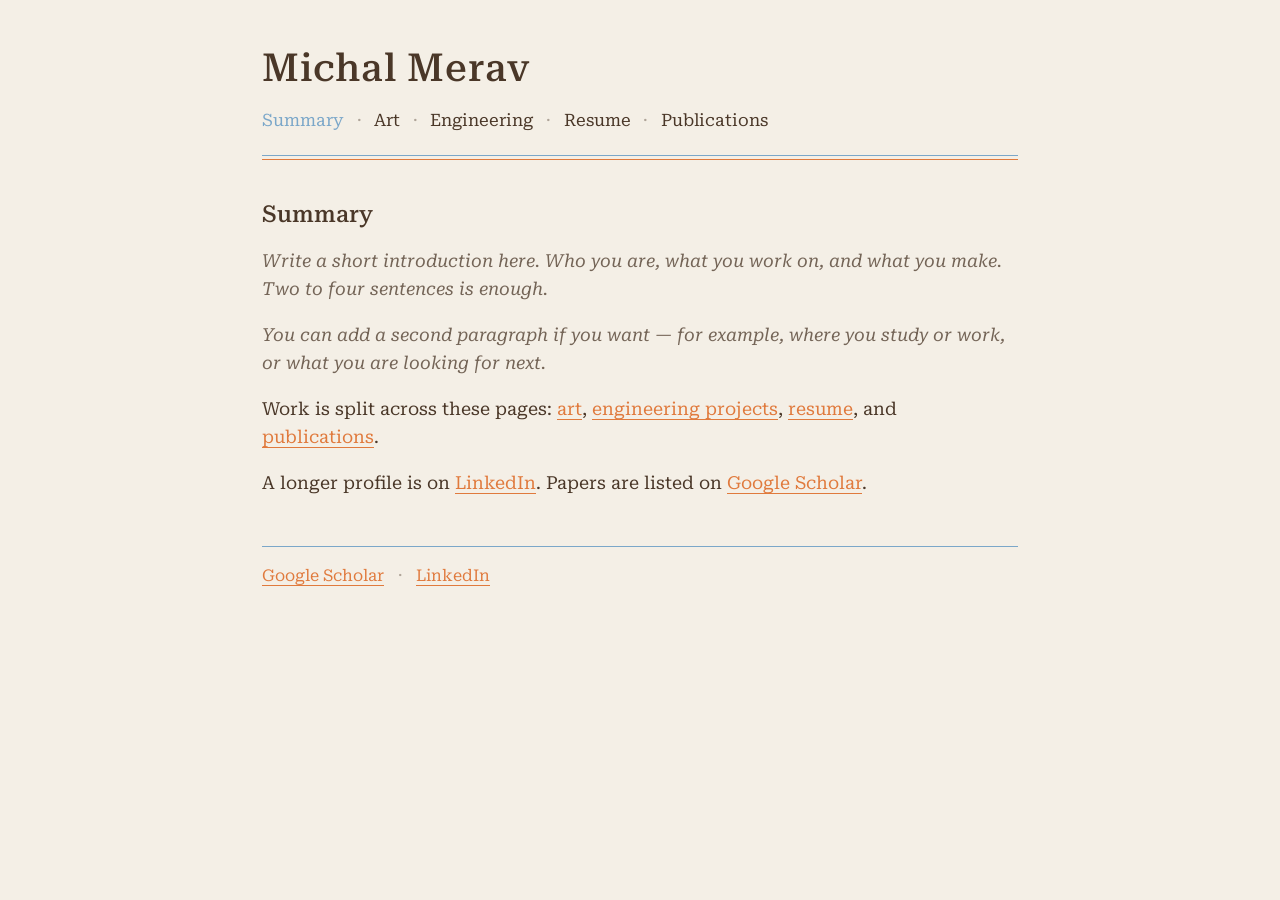
==== index.html @ f25b9d6e "Initial commit" ====
<!DOCTYPE html>
<html lang="en">
<head>
  <!--
    SUMMARY / HOMEPAGE
    This is the first page people see. The file name MUST stay
    index.html — that is the name web hosts look for as "home."

    To change the words on this page, edit the text inside <main>
    near the bottom. Save, then refresh your browser.
  -->
  <meta charset="utf-8">
  <meta name="viewport" content="width=device-width, initial-scale=1">
  <title>Michal Merav</title>

  <!-- Load the Roboto Serif font from Google. If this fails,
       the site still works and uses Georgia / Times instead. -->
  <link rel="preconnect" href="https://fonts.googleapis.com">
  <link rel="preconnect" href="https://fonts.gstatic.com" crossorigin>
  <link href="https://fonts.googleapis.com/css2?family=Roboto+Serif:ital,opsz,wght@0,8..144,400;0,8..144,500;0,8..144,600;1,8..144,400&display=swap" rel="stylesheet">

  <!-- This is the look of the site (colors, layout). -->
  <link rel="stylesheet" href="css/style.css">
</head>
<body>
  <div class="page">

    <!-- ========== LETTERHEAD: name + menu. Copy stays the same
         on every page, except class="current" moves to this page. ========== -->
    <header class="letterhead">
      <p class="site-name"><a href="index.html">Michal Merav</a></p>

      <nav>
        <ul class="nav-list">
          <!-- class="current" = "you are on this page" (turns light blue) -->
          <li><a href="index.html" class="current">Summary</a></li>
          <li><a href="art.html">Art</a></li>
          <li><a href="projects.html">Engineering</a></li>
          <li><a href="resume.html">Resume</a></li>
          <li><a href="publications.html">Publications</a></li>
        </ul>
      </nav>
    </header>
    <hr class="rule-blue">
    <hr class="rule-orange">

    <main>
      <h1>Summary</h1>

      <!-- Replace the two paragraphs below with your own introduction.
           Keep them short. Two to four sentences is plenty. -->
      <p class="note">
        Write a short introduction here. Who you are, what you work on, and
        what you make. Two to four sentences is enough.
      </p>
      <p class="note">
        You can add a second paragraph if you want — for example, where you
        study or work, or what you are looking for next.
      </p>

      <p>
        Work is split across these pages:
        <a href="art.html">art</a>,
        <a href="projects.html">engineering projects</a>,
        <a href="resume.html">resume</a>, and
        <a href="publications.html">publications</a>.
      </p>

      <p>
        A longer profile is on
        <a href="https://www.linkedin.com/in/michalmerav/">LinkedIn</a>.
        Papers are listed on
        <a href="https://scholar.google.com/citations?user=FqHgsAQAAAAJ&hl=en">Google Scholar</a>.
      </p>
    </main>

    <!-- ========== FOOTER: Scholar + LinkedIn on every page ========== -->
    <footer>
      <a href="https://scholar.google.com/citations?user=FqHgsAQAAAAJ&hl=en">Google Scholar</a>
      <span class="footer-dot">·</span>
      <a href="https://www.linkedin.com/in/michalmerav/">LinkedIn</a>
    </footer>

  </div>
</body>
</html>
---- css/style.css ----
/* ============================================================
   MICHAL MERAV — SITE LOOK
   ------------------------------------------------------------
   This file is CSS. CSS is the part of a website that controls
   how things LOOK: colors, fonts, spacing, and layout.

   Every page (index.html, art.html, and so on) points to this
   one file. If you change a color here, it changes on all pages.

   HOW TO USE THIS FILE:
   1. Start with the "CHANGE THESE FIRST" section below.
   2. Save the file.
   3. Refresh the page in your browser to see the change.
   ============================================================ */


/* ============================================================
   CHANGE THESE FIRST
   ------------------------------------------------------------
   These are nicknames for colors. The rest of this file uses
   the nicknames (like var(--paper)) so you only edit them here.

   Colors are written as hex codes: a # followed by 6 characters.
   You can google "hex color picker" to pick new ones.
   ============================================================ */

:root {
  --paper: #F4EFE6;   /* page background: off-white / very light tan */
  --brown: #4A3728;   /* all normal text: dark brown */
  --blue: #7BA7C9;    /* accent: current menu item, one header line */
  --orange: #E07A3D;  /* accent: links, the other header line */
}


/* ============================================================
   PAGE BASICS
   ------------------------------------------------------------
   These rules apply to the whole site.
   ============================================================ */

/* Makes font sizes a little easier to read than the browser default. */
html {
  font-size: 18px;
}

body {
  margin: 0;
  background: var(--paper);
  color: var(--brown);
  /* Roboto Serif is loaded from Google in each HTML file.
     If it cannot load, the browser tries Georgia, then Times. */
  font-family: "Roboto Serif", Georgia, "Times New Roman", serif;
  line-height: 1.55;
}

/* .page is the inner column. Content stays a readable width
   and is centered on wide screens. */
.page {
  max-width: 42rem;
  margin: 0 auto;
  padding: 2.5rem 1.5rem 4rem;
}


/* ============================================================
   LINKS
   ------------------------------------------------------------
   Orange, with a thin underline. The site name and the menu
   are styled separately so they do not look like body links.
   ============================================================ */

a {
  color: var(--orange);
  text-decoration: none;
  border-bottom: 1px solid var(--orange);
}

a:hover {
  border-bottom-width: 2px;
}


/* ============================================================
   LETTERHEAD (the top of every page)
   ------------------------------------------------------------
   Name, then the menu, then two thin lines (blue + orange).
   ============================================================ */

.letterhead {
  margin-bottom: 0.25rem;
}

/* The big name. It is a link back to the homepage, but it
   stays dark brown so it reads as a title, not a button. */
.site-name {
  margin: 0;
  font-size: 2.15rem;
  font-weight: 500;
  letter-spacing: 0.02em;
  line-height: 1.2;
}

.site-name a {
  color: var(--brown);
  border-bottom: none;
}

.site-name a:hover {
  color: var(--orange);
  border-bottom: none;
}

/* The row of page names. */
.nav-list {
  list-style: none;
  margin: 0.85rem 0 0;
  padding: 0;
  display: flex;
  flex-wrap: wrap;
  align-items: center;
  gap: 0.15rem 0;
  font-size: 0.95rem;
}

.nav-list a {
  color: var(--brown);
  border-bottom: none;
}

.nav-list a:hover {
  color: var(--orange);
  border-bottom: none;
}

/* Put class="current" on the link for the page you are on.
   That word turns light blue so you can see where you are. */
.nav-list a.current {
  color: var(--blue);
}

/* A small dot between menu items. */
.nav-list li:not(:last-child)::after {
  content: "·";
  margin: 0 0.7rem;
  color: var(--brown);
  opacity: 0.4;
}

/* Two hairlines under the header, like stationery.
   One is blue, one is orange. They are 3px apart. */
.rule-blue,
.rule-orange {
  border: 0;
  height: 1px;
  margin: 0;
}

.rule-blue {
  background: var(--blue);
  margin-top: 1.2rem;
}

.rule-orange {
  background: var(--orange);
  margin-top: 3px;
  margin-bottom: 0;
}


/* ============================================================
   MAIN TEXT
   ------------------------------------------------------------
   Headings and paragraphs inside the page content.
   ============================================================ */

main h1 {
  font-size: 1.3rem;
  font-weight: 500;
  margin: 2rem 0 0.85rem;
}

main h2 {
  font-size: 1.05rem;
  font-weight: 600;
  margin: 1.75rem 0 0.5rem;
}

main p {
  margin: 0 0 1rem;
}

/* Use this class on text that is a reminder to yourself
   (like "replace this later"). It looks a little quieter. */
.note {
  font-style: italic;
  opacity: 0.75;
}


/* ============================================================
   ART PAGE — PHOTO GRID
   ------------------------------------------------------------
   Two columns on a wide screen, one column on a phone.
   When you add a real photo, it will fill the width of its cell.
   ============================================================ */

.art-grid {
  display: grid;
  grid-template-columns: 1fr 1fr;
  gap: 1.75rem 1.35rem;
  margin-top: 1.25rem;
}

.artwork {
  margin: 0;
}

.artwork img {
  display: block;
  width: 100%;
  height: auto;
}

/* The gray dashed box you see before you add photos.
   Delete that box in the HTML once you have a real image. */
.empty-frame {
  aspect-ratio: 4 / 3;
  border: 1px dashed var(--brown);
  display: flex;
  align-items: center;
  justify-content: center;
  text-align: center;
  padding: 1rem;
  font-size: 0.9rem;
  opacity: 0.55;
}

.artwork figcaption {
  margin-top: 0.5rem;
  font-size: 0.92rem;
}

.artwork figcaption strong {
  font-weight: 600;
}


/* ============================================================
   PROJECTS PAGE
   ------------------------------------------------------------
   Each project is a block of text with a thin line above it.
   These are NOT cards. They are just stacked entries.
   ============================================================ */

.project {
  padding: 1.15rem 0;
  border-top: 1px solid var(--blue);
}

.project:last-of-type {
  border-bottom: 1px solid var(--orange);
}

.project h2 {
  margin: 0 0 0.2rem;
  font-size: 1.08rem;
  font-weight: 600;
}

.project .meta {
  margin: 0 0 0.55rem;
  font-size: 0.9rem;
  opacity: 0.8;
}


/* ============================================================
   RESUME / CV PAGE
   ------------------------------------------------------------
   Looks like a simple printed document: a heading, then a line,
   then the entries you type in.
   ============================================================ */

.cv-section h2 {
  font-size: 1.05rem;
  font-weight: 600;
  margin: 1.75rem 0 0.6rem;
  padding-bottom: 0.25rem;
  border-bottom: 1px solid var(--blue);
}

.cv-item {
  margin: 0 0 1rem;
}

.cv-item h3 {
  margin: 0 0 0.15rem;
  font-size: 1rem;
  font-weight: 600;
}

.cv-item .meta {
  margin: 0 0 0.35rem;
  font-size: 0.9rem;
  opacity: 0.8;
}


/* ============================================================
   PUBLICATIONS PAGE
   ------------------------------------------------------------
   A numbered list of papers. Each paper can have a link.
   ============================================================ */

.paper-list {
  margin: 1rem 0 0;
  padding-left: 1.25rem;
}

.paper-list li {
  margin: 0 0 1rem;
}


/* ============================================================
   FOOTER
   ------------------------------------------------------------
   Small Scholar and LinkedIn links at the bottom of every page.
   ============================================================ */

footer {
  margin-top: 2.75rem;
  padding-top: 0.9rem;
  border-top: 1px solid var(--blue);
  font-size: 0.9rem;
}

.footer-dot {
  margin: 0 0.55rem;
  opacity: 0.4;
}


/* ============================================================
   PHONE / NARROW WINDOW
   ------------------------------------------------------------
   When the window is narrower than 600 pixels, the art grid
   becomes one column so photos stay large enough to see.
   ============================================================ */

@media (max-width: 600px) {
  html {
    font-size: 16px;
  }

  .site-name {
    font-size: 1.75rem;
  }

  .art-grid {
    grid-template-columns: 1fr;
  }

  .page {
    padding: 1.75rem 1.15rem 3rem;
  }
}
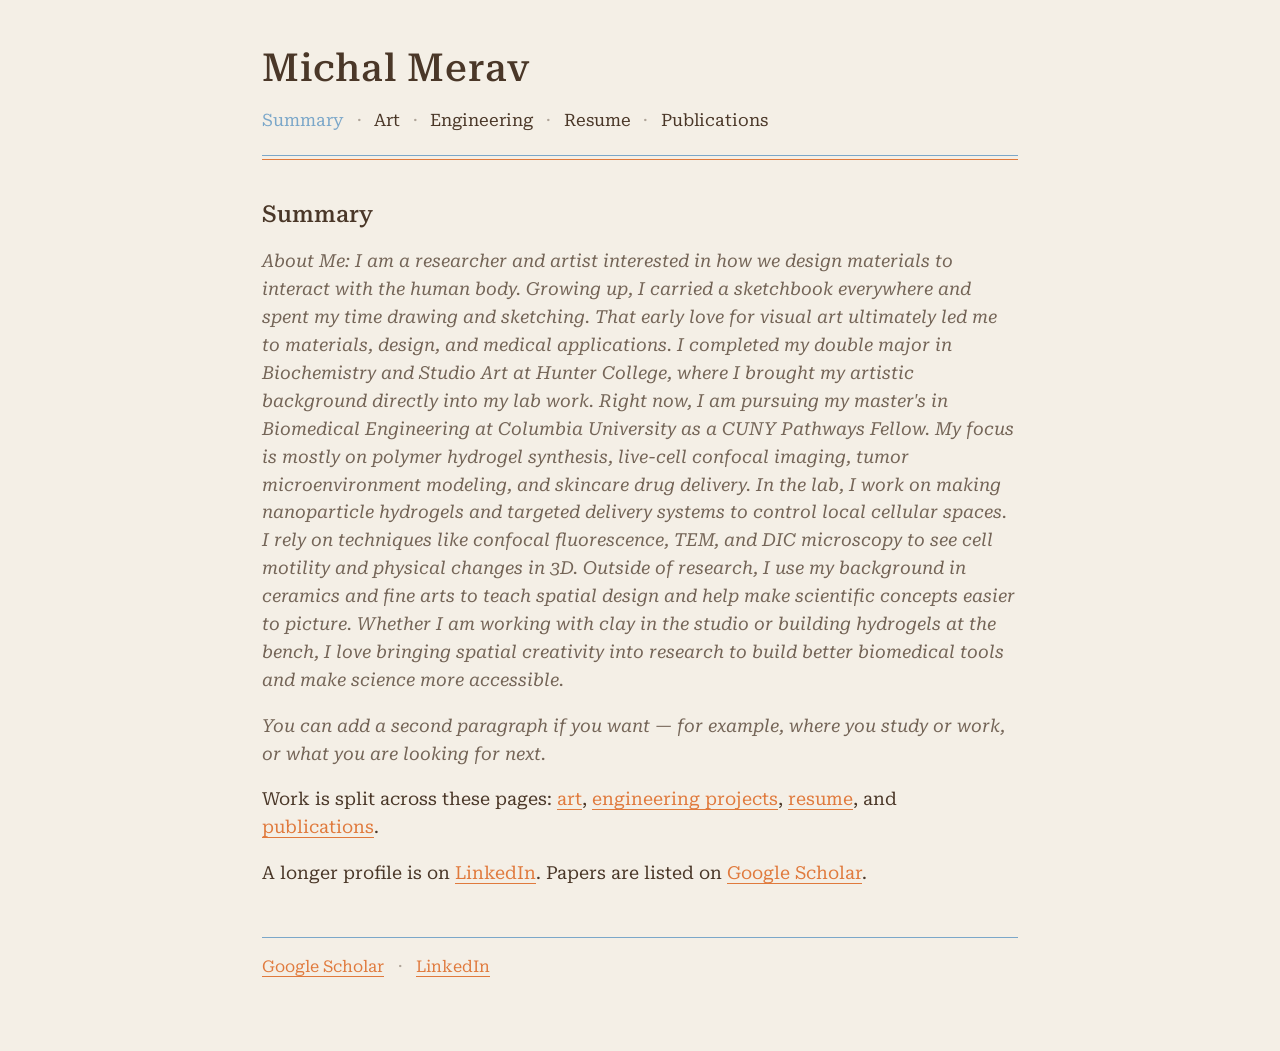
==== commit 1a47f9bb: "edited summary text" ====
--- a/index.html
+++ b/index.html
@@ -50,8 +50,8 @@
       <!-- Replace the two paragraphs below with your own introduction.
            Keep them short. Two to four sentences is plenty. -->
       <p class="note">
-        Write a short introduction here. Who you are, what you work on, and
-        what you make. Two to four sentences is enough.
+        About Me: I am a researcher and artist interested in how we design materials to interact with the human body. Growing up, I carried a sketchbook everywhere and spent my time drawing and sketching. That early love for visual art ultimately led me to materials, design, and medical applications.  I completed my double major in Biochemistry and Studio Art at Hunter College, where I brought my artistic background directly into my lab work. Right now, I am pursuing my master's in Biomedical Engineering at Columbia University as a CUNY Pathways Fellow. My focus is mostly on polymer hydrogel synthesis, live-cell confocal imaging, tumor microenvironment modeling, and skincare drug delivery.  In the lab, I work on making nanoparticle hydrogels and targeted delivery systems to control local cellular spaces. I rely on techniques like confocal fluorescence, TEM, and DIC microscopy to see cell motility and physical changes in 3D. Outside of research, I use my background in ceramics and fine arts to teach spatial design and help make scientific concepts easier to picture.  Whether I am working with clay in the studio or building hydrogels at the bench, I love bringing spatial creativity into research to build better biomedical tools and make science more accessible.
+        
       </p>
       <p class="note">
         You can add a second paragraph if you want — for example, where you
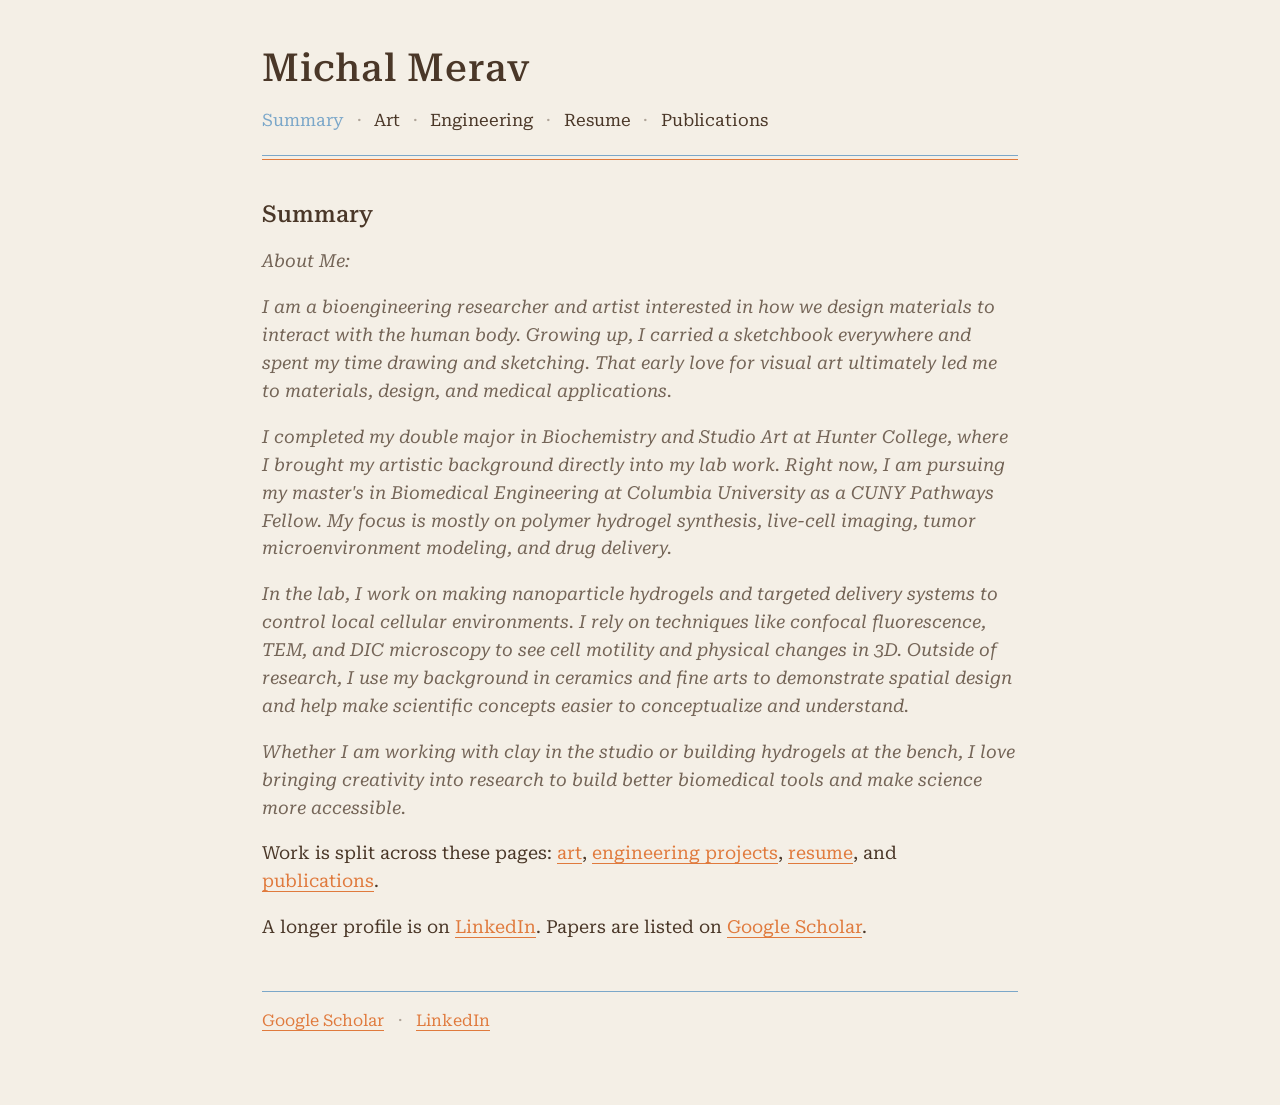
==== commit 3056725a: "changed summary broke up summary into individual paragraphs" ====
--- a/index.html
+++ b/index.html
@@ -50,12 +50,27 @@
       <!-- Replace the two paragraphs below with your own introduction.
            Keep them short. Two to four sentences is plenty. -->
       <p class="note">
-        About Me: I am a researcher and artist interested in how we design materials to interact with the human body. Growing up, I carried a sketchbook everywhere and spent my time drawing and sketching. That early love for visual art ultimately led me to materials, design, and medical applications.  I completed my double major in Biochemistry and Studio Art at Hunter College, where I brought my artistic background directly into my lab work. Right now, I am pursuing my master's in Biomedical Engineering at Columbia University as a CUNY Pathways Fellow. My focus is mostly on polymer hydrogel synthesis, live-cell confocal imaging, tumor microenvironment modeling, and skincare drug delivery.  In the lab, I work on making nanoparticle hydrogels and targeted delivery systems to control local cellular spaces. I rely on techniques like confocal fluorescence, TEM, and DIC microscopy to see cell motility and physical changes in 3D. Outside of research, I use my background in ceramics and fine arts to teach spatial design and help make scientific concepts easier to picture.  Whether I am working with clay in the studio or building hydrogels at the bench, I love bringing spatial creativity into research to build better biomedical tools and make science more accessible.
+        About Me: 
         
       </p>
       <p class="note">
-        You can add a second paragraph if you want — for example, where you
-        study or work, or what you are looking for next.
+        I am a bioengineering researcher and artist interested in how we design materials to interact with the human body. Growing up, I carried a sketchbook everywhere and spent my time drawing and sketching. That early love for visual art ultimately led me to materials, design, and medical applications.
+        
+      </p>
+
+       <p class="note">
+        I completed my double major in Biochemistry and Studio Art at Hunter College, where I brought my artistic background directly into my lab work. Right now, I am pursuing my master's in Biomedical Engineering at Columbia University as a CUNY Pathways Fellow. My focus is mostly on polymer hydrogel synthesis, live-cell imaging, tumor microenvironment modeling, and drug delivery.
+        
+      </p>
+
+       <p class="note">
+        In the lab, I work on making nanoparticle hydrogels and targeted delivery systems to control local cellular environments. I rely on techniques like confocal fluorescence, TEM, and DIC microscopy to see cell motility and physical changes in 3D. Outside of research, I use my background in ceramics and fine arts to demonstrate spatial design and help make scientific concepts easier to conceptualize and understand.
+        
+      </p>
+
+       <p class="note">
+        Whether I am working with clay in the studio or building hydrogels at the bench, I love bringing creativity into research to build better biomedical tools and make science more accessible.
+       
       </p>
 
       <p>
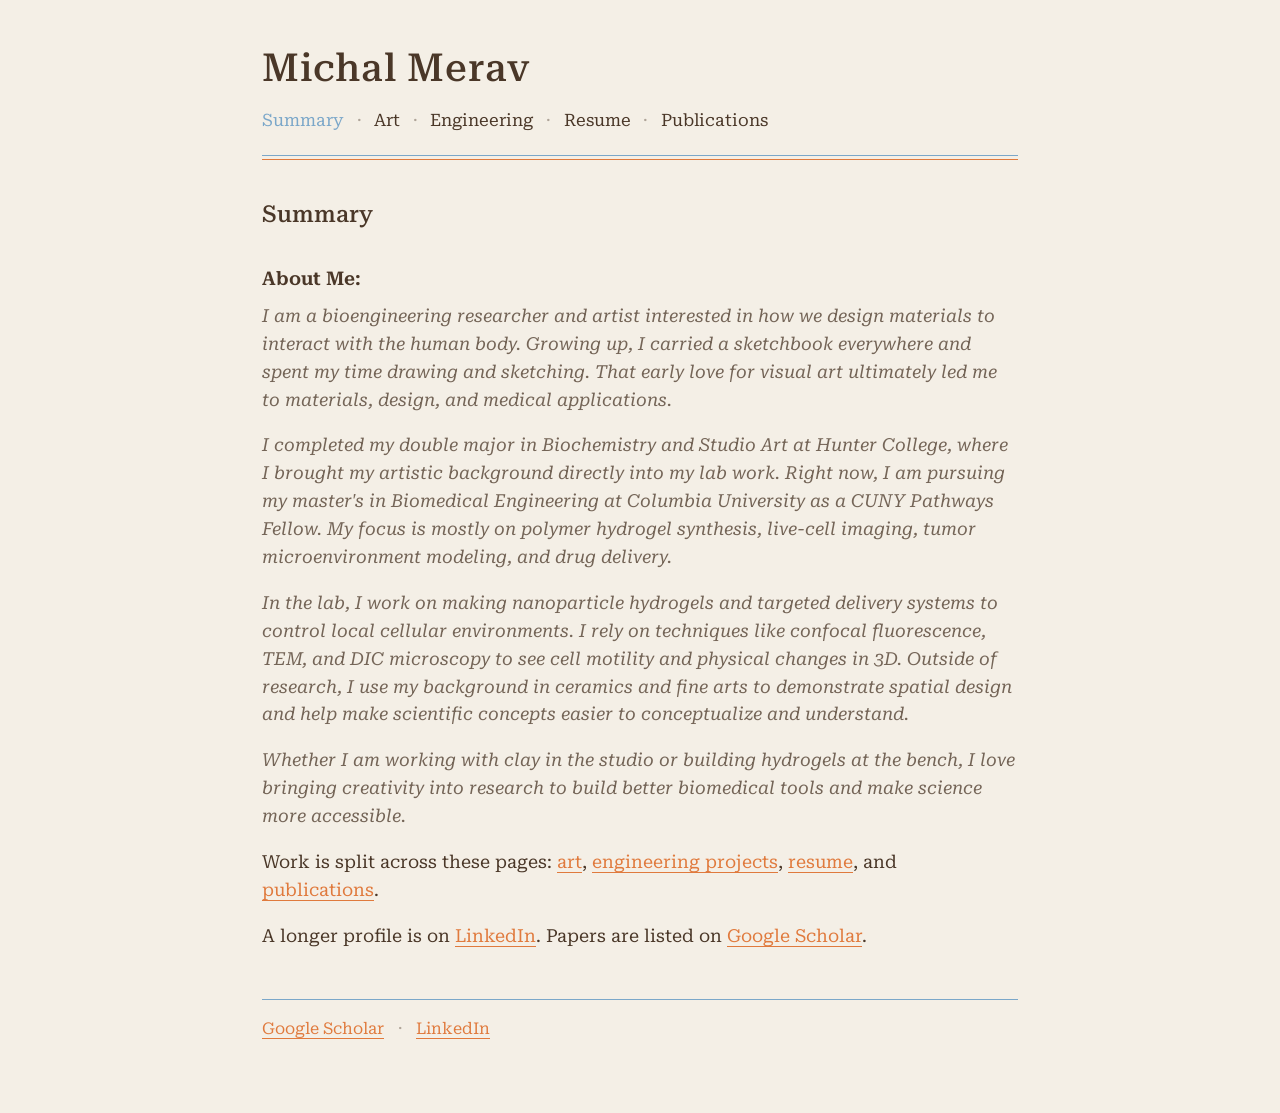
==== commit 0a6213f7: "changed summary made "about me" a bold heading" ====
--- a/index.html
+++ b/index.html
@@ -49,10 +49,8 @@
 
       <!-- Replace the two paragraphs below with your own introduction.
            Keep them short. Two to four sentences is plenty. -->
-      <p class="note">
-        About Me: 
-        
-      </p>
+     <h2>About Me:</h2>
+
       <p class="note">
         I am a bioengineering researcher and artist interested in how we design materials to interact with the human body. Growing up, I carried a sketchbook everywhere and spent my time drawing and sketching. That early love for visual art ultimately led me to materials, design, and medical applications.
         
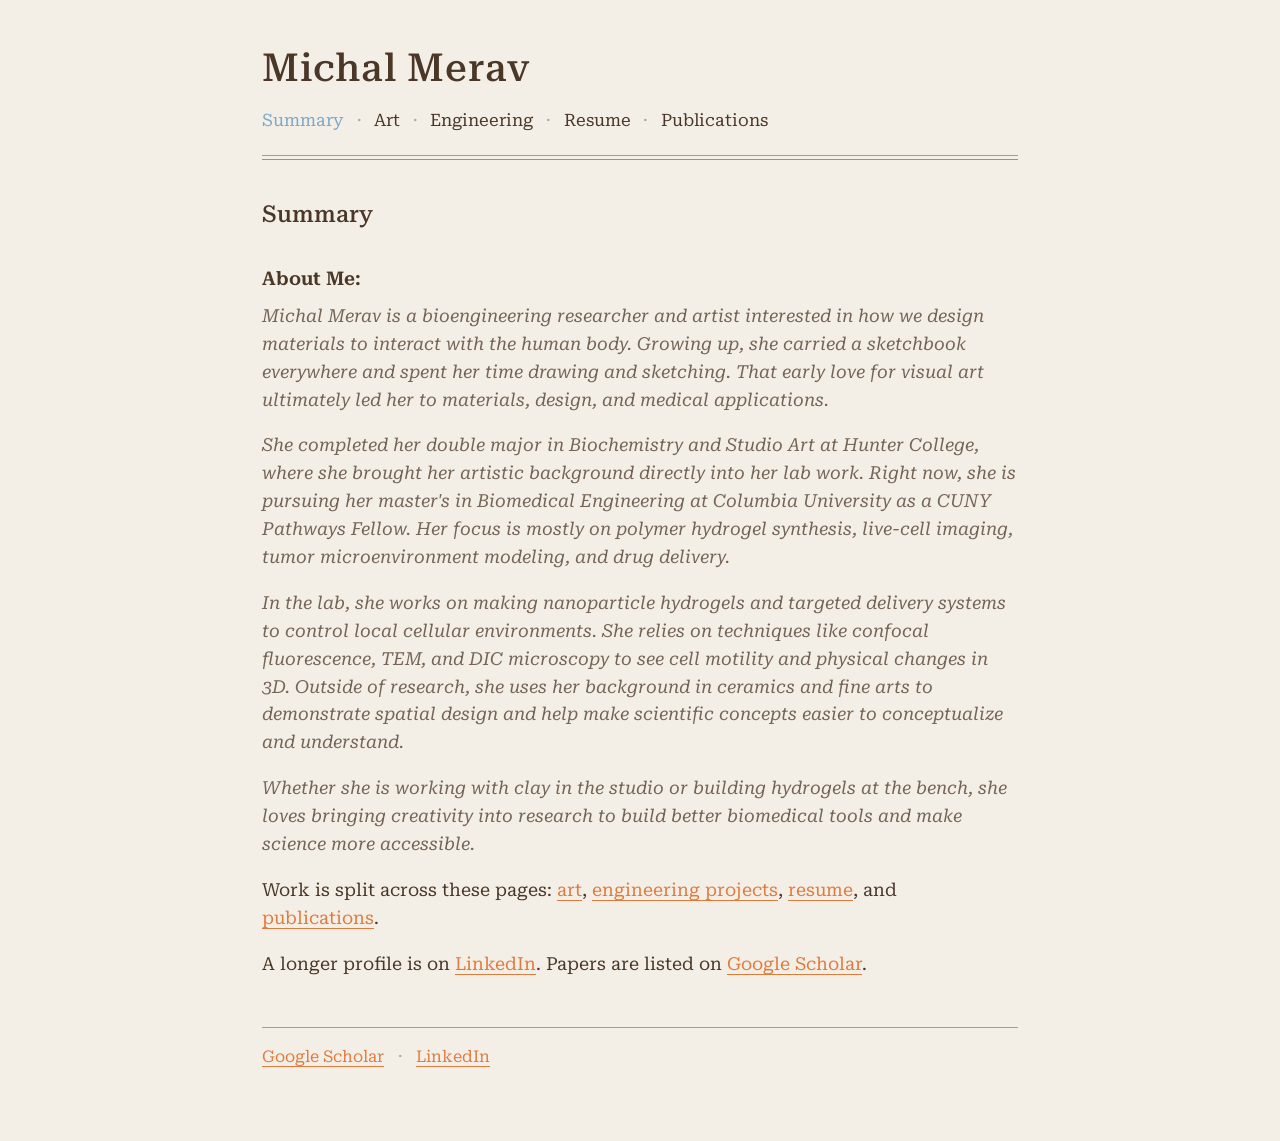
==== commit 0119e59f: "edited summary" ====
--- a/index.html
+++ b/index.html
@@ -52,22 +52,22 @@
      <h2>About Me:</h2>
 
       <p class="note">
-        I am a bioengineering researcher and artist interested in how we design materials to interact with the human body. Growing up, I carried a sketchbook everywhere and spent my time drawing and sketching. That early love for visual art ultimately led me to materials, design, and medical applications.
+        Michal Merav is a bioengineering researcher and artist interested in how we design materials to interact with the human body. Growing up, she carried a sketchbook everywhere and spent her time drawing and sketching. That early love for visual art ultimately led her to materials, design, and medical applications.
         
       </p>
 
        <p class="note">
-        I completed my double major in Biochemistry and Studio Art at Hunter College, where I brought my artistic background directly into my lab work. Right now, I am pursuing my master's in Biomedical Engineering at Columbia University as a CUNY Pathways Fellow. My focus is mostly on polymer hydrogel synthesis, live-cell imaging, tumor microenvironment modeling, and drug delivery.
+        She completed her double major in Biochemistry and Studio Art at Hunter College, where she brought her artistic background directly into her lab work. Right now, she is pursuing her master's in Biomedical Engineering at Columbia University as a CUNY Pathways Fellow. Her focus is mostly on polymer hydrogel synthesis, live-cell imaging, tumor microenvironment modeling, and drug delivery.
         
       </p>
 
        <p class="note">
-        In the lab, I work on making nanoparticle hydrogels and targeted delivery systems to control local cellular environments. I rely on techniques like confocal fluorescence, TEM, and DIC microscopy to see cell motility and physical changes in 3D. Outside of research, I use my background in ceramics and fine arts to demonstrate spatial design and help make scientific concepts easier to conceptualize and understand.
+        In the lab, she works on making nanoparticle hydrogels and targeted delivery systems to control local cellular environments. She relies on techniques like confocal fluorescence, TEM, and DIC microscopy to see cell motility and physical changes in 3D. Outside of research, she uses her background in ceramics and fine arts to demonstrate spatial design and help make scientific concepts easier to conceptualize and understand.
         
       </p>
 
        <p class="note">
-        Whether I am working with clay in the studio or building hydrogels at the bench, I love bringing creativity into research to build better biomedical tools and make science more accessible.
+        Whether she is working with clay in the studio or building hydrogels at the bench, she loves bringing creativity into research to build better biomedical tools and make science more accessible.
        
       </p>
 
